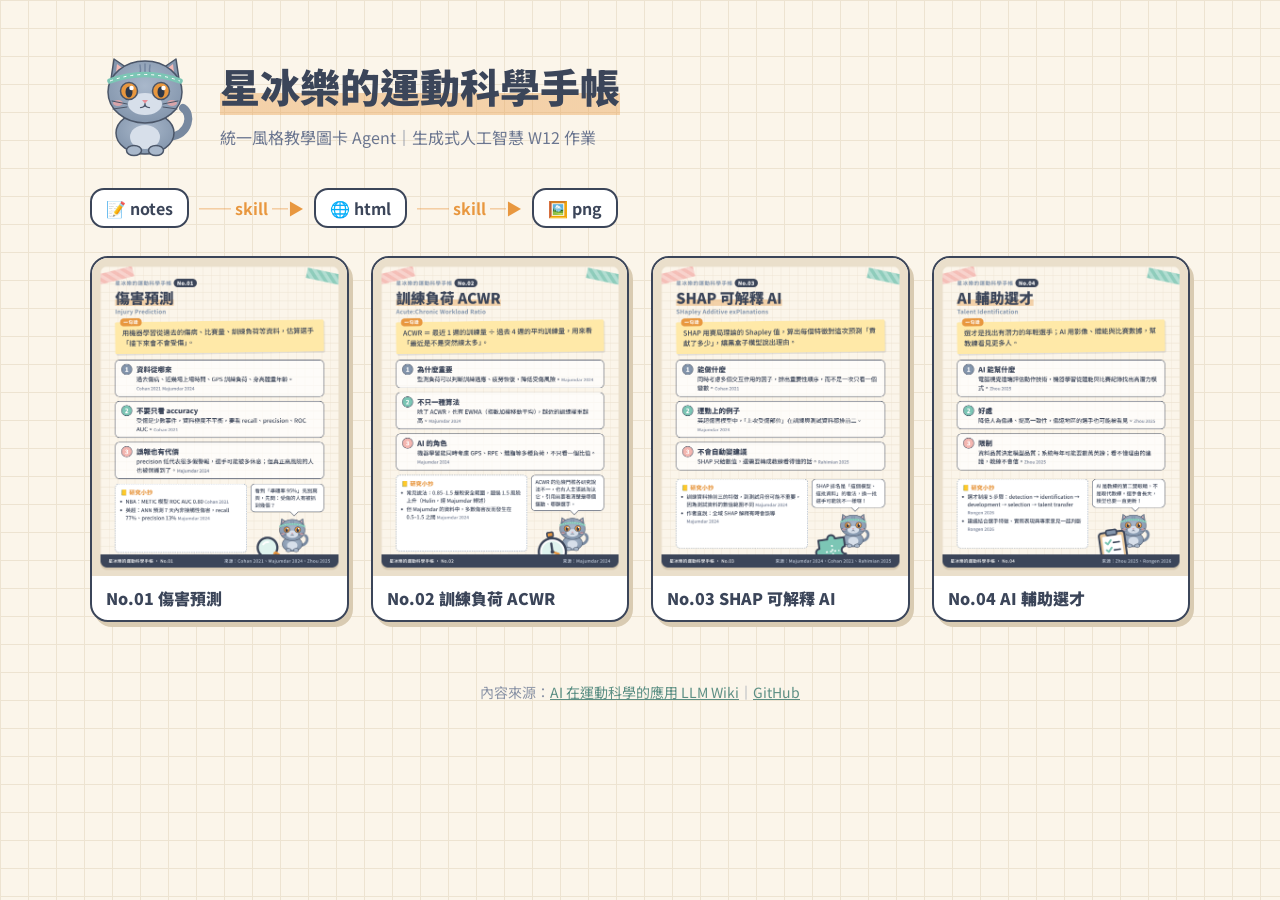
==== index.html @ 80572246 "W12 星冰樂運動科學圖卡 Agent" ====
<!DOCTYPE html>
<html lang="zh-Hant">
<head>
<meta charset="utf-8">
<meta name="viewport" content="width=device-width,initial-scale=1">
<title>星冰樂的運動科學手帳</title>
<link href="https://fonts.googleapis.com/css2?family=Noto+Sans+TC:wght@500;700;900&display=swap" rel="stylesheet">
<style>
  body{margin:0;background:#FBF5EA;color:#3B4559;font-family:"Noto Sans TC",sans-serif;
    background-image:linear-gradient(#EDE3D1 1px,transparent 1px),linear-gradient(90deg,#EDE3D1 1px,transparent 1px);background-size:28px 28px}
  header{max-width:1100px;margin:0 auto;padding:48px 24px 8px;display:flex;align-items:center;gap:20px}
  header img{width:110px}
  h1{font-size:40px;font-weight:900;margin:0;background:linear-gradient(transparent 62%,rgba(232,151,63,.38) 62%);display:inline}
  header p{margin:10px 0 0;color:#6B7690}
  .flow{max-width:1100px;margin:22px auto 0;padding:0 24px;display:flex;gap:10px;flex-wrap:wrap;align-items:center;font-weight:700}
  .flow span{background:#fff;border:2px solid #3B4559;border-radius:14px;padding:6px 14px}
  .flow i{font-style:normal;color:#E8973F}
  .grid{max-width:1100px;margin:28px auto 60px;padding:0 24px;display:grid;grid-template-columns:repeat(auto-fill,minmax(250px,1fr));gap:22px}
  .grid a{display:block;background:#fff;border:2.5px solid #3B4559;border-radius:18px;overflow:hidden;color:inherit;text-decoration:none;box-shadow:4px 5px 0 #D9CBB2;transition:transform .15s}
  .grid a:hover{transform:translateY(-4px) rotate(-.5deg)}
  .grid img{width:100%;display:block}
  .grid div{padding:10px 14px;font-weight:900}
  footer{text-align:center;padding:0 0 40px;color:#8A93A6;font-size:14px}
  footer a{color:#5C8F84}
</style>
</head>
<body>
<header>
  <img src="style/xingbingle.svg" alt="星冰樂">
  <div><h1>星冰樂的運動科學手帳</h1>
  <p>統一風格教學圖卡 Agent｜生成式人工智慧 W12 作業</p></div>
</header>
<div class="flow"><span>📝 notes</span><i>── skill ─▶</i><span>🌐 html</span><i>── skill ─▶</i><span>🖼️ png</span></div>
<div class="grid">
  <a href="png/01-injury-prediction.png"><img src="png/01-injury-prediction.png" alt="傷害預測"><div>No.01 傷害預測</div></a>
  <a href="png/02-training-load.png"><img src="png/02-training-load.png" alt="訓練負荷 ACWR"><div>No.02 訓練負荷 ACWR</div></a>
  <a href="png/03-shap.png"><img src="png/03-shap.png" alt="SHAP 可解釋 AI"><div>No.03 SHAP 可解釋 AI</div></a>
  <a href="png/04-talent-identification.png"><img src="png/04-talent-identification.png" alt="AI 輔助選才"><div>No.04 AI 輔助選才</div></a>
</div>
<footer>內容來源：<a href="https://github.com/Yenchen-H/ai-sport-wiki">AI 在運動科學的應用 LLM Wiki</a>｜<a href="https://github.com/Yenchen-H/xingbingle-sport-cards">GitHub</a></footer>
</body>
</html>
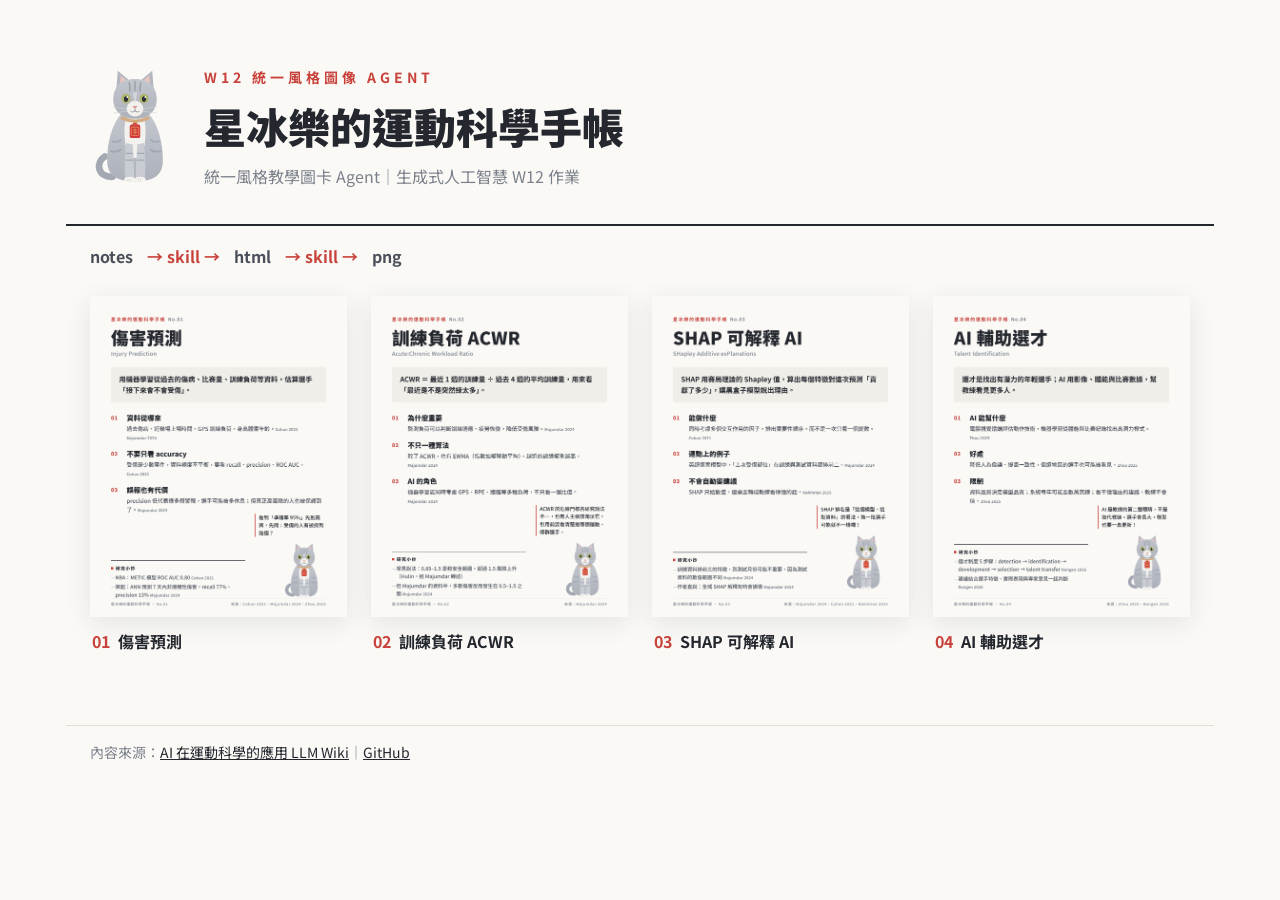
==== commit 4467e085: "改為乾淨版面，依照片重畫星冰樂" ====
--- a/index.html
+++ b/index.html
@@ -6,36 +6,36 @@
 <title>星冰樂的運動科學手帳</title>
 <link href="https://fonts.googleapis.com/css2?family=Noto+Sans+TC:wght@500;700;900&display=swap" rel="stylesheet">
 <style>
-  body{margin:0;background:#FBF5EA;color:#3B4559;font-family:"Noto Sans TC",sans-serif;
-    background-image:linear-gradient(#EDE3D1 1px,transparent 1px),linear-gradient(90deg,#EDE3D1 1px,transparent 1px);background-size:28px 28px}
-  header{max-width:1100px;margin:0 auto;padding:48px 24px 8px;display:flex;align-items:center;gap:20px}
-  header img{width:110px}
-  h1{font-size:40px;font-weight:900;margin:0;background:linear-gradient(transparent 62%,rgba(232,151,63,.38) 62%);display:inline}
-  header p{margin:10px 0 0;color:#6B7690}
-  .flow{max-width:1100px;margin:22px auto 0;padding:0 24px;display:flex;gap:10px;flex-wrap:wrap;align-items:center;font-weight:700}
-  .flow span{background:#fff;border:2px solid #3B4559;border-radius:14px;padding:6px 14px}
-  .flow i{font-style:normal;color:#E8973F}
-  .grid{max-width:1100px;margin:28px auto 60px;padding:0 24px;display:grid;grid-template-columns:repeat(auto-fill,minmax(250px,1fr));gap:22px}
-  .grid a{display:block;background:#fff;border:2.5px solid #3B4559;border-radius:18px;overflow:hidden;color:inherit;text-decoration:none;box-shadow:4px 5px 0 #D9CBB2;transition:transform .15s}
-  .grid a:hover{transform:translateY(-4px) rotate(-.5deg)}
-  .grid img{width:100%;display:block}
-  .grid div{padding:10px 14px;font-weight:900}
-  footer{text-align:center;padding:0 0 40px;color:#8A93A6;font-size:14px}
-  footer a{color:#5C8F84}
+  body{margin:0;background:#FAF9F6;color:#24272E;font-family:"Noto Sans TC",sans-serif}
+  header{max-width:1100px;margin:0 auto;padding:64px 24px 8px;display:flex;align-items:flex-end;gap:24px}
+  header img{width:90px}
+  .tag{color:#C8423B;font-weight:700;letter-spacing:4px;font-size:14px}
+  h1{font-size:42px;font-weight:900;margin:8px 0 0}
+  header p{margin:8px 0 0;color:#7B808B}
+  .flow{max-width:1100px;margin:28px auto 0;padding:18px 24px 0;border-top:2px solid #24272E;display:flex;gap:14px;align-items:center;font-weight:700;color:#4A4F5A}
+  .flow i{font-style:normal;color:#C8423B}
+  .grid{max-width:1100px;margin:28px auto 60px;padding:0 24px;display:grid;grid-template-columns:repeat(auto-fill,minmax(250px,1fr));gap:24px}
+  .grid a{display:block;color:inherit;text-decoration:none}
+  .grid img{width:100%;display:block;box-shadow:0 6px 24px rgba(36,39,46,.10);transition:transform .2s}
+  .grid a:hover img{transform:translateY(-4px)}
+  .grid div{padding:12px 2px;font-weight:700}
+  .grid div span{color:#C8423B;margin-right:8px}
+  footer{max-width:1100px;margin:0 auto;padding:16px 24px 40px;border-top:1px solid #E2DFD8;color:#7B808B;font-size:14px}
+  footer a{color:#24272E}
 </style>
 </head>
 <body>
 <header>
   <img src="style/xingbingle.svg" alt="星冰樂">
-  <div><h1>星冰樂的運動科學手帳</h1>
+  <div><div class="tag">W12 統一風格圖像 AGENT</div><h1>星冰樂的運動科學手帳</h1>
   <p>統一風格教學圖卡 Agent｜生成式人工智慧 W12 作業</p></div>
 </header>
-<div class="flow"><span>📝 notes</span><i>── skill ─▶</i><span>🌐 html</span><i>── skill ─▶</i><span>🖼️ png</span></div>
+<div class="flow"><span>notes</span><i>→ skill →</i><span>html</span><i>→ skill →</i><span>png</span></div>
 <div class="grid">
-  <a href="png/01-injury-prediction.png"><img src="png/01-injury-prediction.png" alt="傷害預測"><div>No.01 傷害預測</div></a>
-  <a href="png/02-training-load.png"><img src="png/02-training-load.png" alt="訓練負荷 ACWR"><div>No.02 訓練負荷 ACWR</div></a>
-  <a href="png/03-shap.png"><img src="png/03-shap.png" alt="SHAP 可解釋 AI"><div>No.03 SHAP 可解釋 AI</div></a>
-  <a href="png/04-talent-identification.png"><img src="png/04-talent-identification.png" alt="AI 輔助選才"><div>No.04 AI 輔助選才</div></a>
+  <a href="png/01-injury-prediction.png"><img src="png/01-injury-prediction.png" alt="傷害預測"><div><span>01</span>傷害預測</div></a>
+  <a href="png/02-training-load.png"><img src="png/02-training-load.png" alt="訓練負荷 ACWR"><div><span>02</span>訓練負荷 ACWR</div></a>
+  <a href="png/03-shap.png"><img src="png/03-shap.png" alt="SHAP 可解釋 AI"><div><span>03</span>SHAP 可解釋 AI</div></a>
+  <a href="png/04-talent-identification.png"><img src="png/04-talent-identification.png" alt="AI 輔助選才"><div><span>04</span>AI 輔助選才</div></a>
 </div>
 <footer>內容來源：<a href="https://github.com/Yenchen-H/ai-sport-wiki">AI 在運動科學的應用 LLM Wiki</a>｜<a href="https://github.com/Yenchen-H/xingbingle-sport-cards">GitHub</a></footer>
 </body>
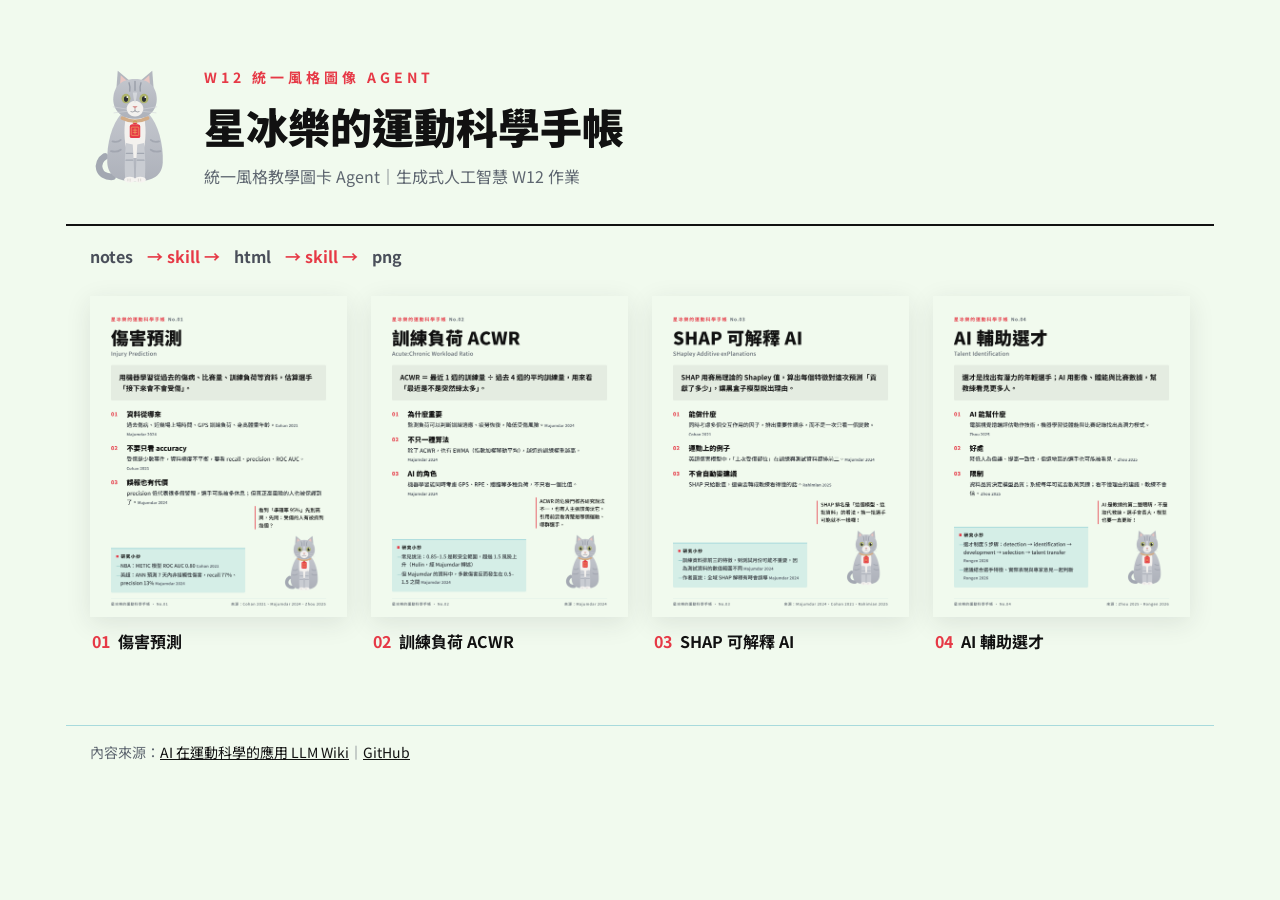
==== commit c3d85cbb: "套用新配色" ====
--- a/index.html
+++ b/index.html
@@ -6,22 +6,22 @@
 <title>星冰樂的運動科學手帳</title>
 <link href="https://fonts.googleapis.com/css2?family=Noto+Sans+TC:wght@500;700;900&display=swap" rel="stylesheet">
 <style>
-  body{margin:0;background:#FAF9F6;color:#24272E;font-family:"Noto Sans TC",sans-serif}
+  body{margin:0;background:#F1FAEE;color:#111111;font-family:"Noto Sans TC",sans-serif}
   header{max-width:1100px;margin:0 auto;padding:64px 24px 8px;display:flex;align-items:flex-end;gap:24px}
   header img{width:90px}
-  .tag{color:#C8423B;font-weight:700;letter-spacing:4px;font-size:14px}
+  .tag{color:#E63946;font-weight:700;letter-spacing:4px;font-size:14px}
   h1{font-size:42px;font-weight:900;margin:8px 0 0}
-  header p{margin:8px 0 0;color:#7B808B}
-  .flow{max-width:1100px;margin:28px auto 0;padding:18px 24px 0;border-top:2px solid #24272E;display:flex;gap:14px;align-items:center;font-weight:700;color:#4A4F5A}
-  .flow i{font-style:normal;color:#C8423B}
+  header p{margin:8px 0 0;color:#5E6670}
+  .flow{max-width:1100px;margin:28px auto 0;padding:18px 24px 0;border-top:2px solid #111111;display:flex;gap:14px;align-items:center;font-weight:700;color:#4A4F5A}
+  .flow i{font-style:normal;color:#E63946}
   .grid{max-width:1100px;margin:28px auto 60px;padding:0 24px;display:grid;grid-template-columns:repeat(auto-fill,minmax(250px,1fr));gap:24px}
   .grid a{display:block;color:inherit;text-decoration:none}
   .grid img{width:100%;display:block;box-shadow:0 6px 24px rgba(36,39,46,.10);transition:transform .2s}
   .grid a:hover img{transform:translateY(-4px)}
   .grid div{padding:12px 2px;font-weight:700}
-  .grid div span{color:#C8423B;margin-right:8px}
-  footer{max-width:1100px;margin:0 auto;padding:16px 24px 40px;border-top:1px solid #E2DFD8;color:#7B808B;font-size:14px}
-  footer a{color:#24272E}
+  .grid div span{color:#E63946;margin-right:8px}
+  footer{max-width:1100px;margin:0 auto;padding:16px 24px 40px;border-top:1px solid #A8DADC;color:#5E6670;font-size:14px}
+  footer a{color:#111111}
 </style>
 </head>
 <body>
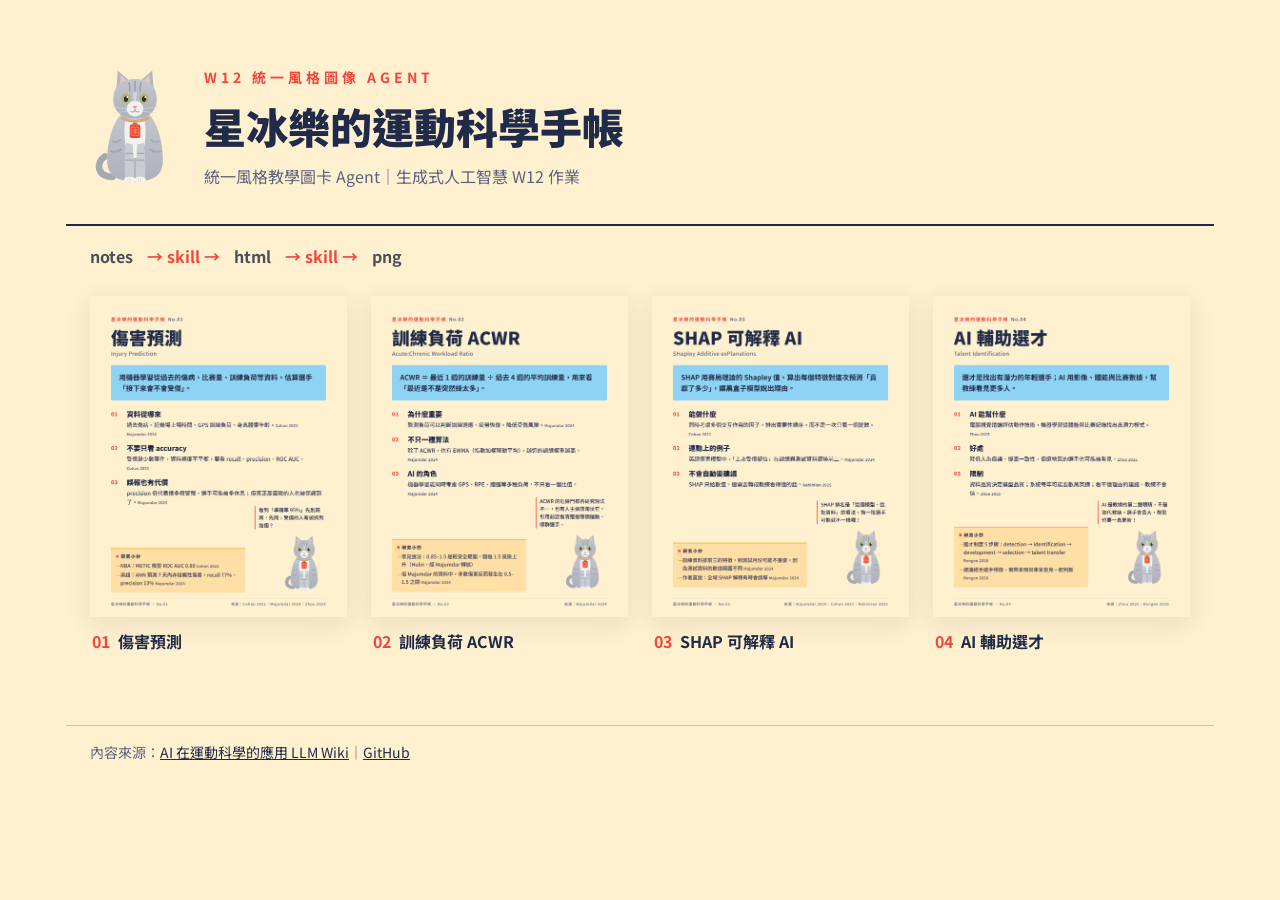
==== commit 0eb6219a: "改用奶油黃＋天空藍配色" ====
--- a/index.html
+++ b/index.html
@@ -6,22 +6,22 @@
 <title>星冰樂的運動科學手帳</title>
 <link href="https://fonts.googleapis.com/css2?family=Noto+Sans+TC:wght@500;700;900&display=swap" rel="stylesheet">
 <style>
-  body{margin:0;background:#F1FAEE;color:#111111;font-family:"Noto Sans TC",sans-serif}
+  body{margin:0;background:#FFF0CF;color:#202B49;font-family:"Noto Sans TC",sans-serif}
   header{max-width:1100px;margin:0 auto;padding:64px 24px 8px;display:flex;align-items:flex-end;gap:24px}
   header img{width:90px}
-  .tag{color:#E63946;font-weight:700;letter-spacing:4px;font-size:14px}
+  .tag{color:#F2463D;font-weight:700;letter-spacing:4px;font-size:14px}
   h1{font-size:42px;font-weight:900;margin:8px 0 0}
-  header p{margin:8px 0 0;color:#5E6670}
-  .flow{max-width:1100px;margin:28px auto 0;padding:18px 24px 0;border-top:2px solid #111111;display:flex;gap:14px;align-items:center;font-weight:700;color:#4A4F5A}
-  .flow i{font-style:normal;color:#E63946}
+  header p{margin:8px 0 0;color:#5A6380}
+  .flow{max-width:1100px;margin:28px auto 0;padding:18px 24px 0;border-top:2px solid #202B49;display:flex;gap:14px;align-items:center;font-weight:700;color:#4A4F5A}
+  .flow i{font-style:normal;color:#F2463D}
   .grid{max-width:1100px;margin:28px auto 60px;padding:0 24px;display:grid;grid-template-columns:repeat(auto-fill,minmax(250px,1fr));gap:24px}
   .grid a{display:block;color:inherit;text-decoration:none}
   .grid img{width:100%;display:block;box-shadow:0 6px 24px rgba(36,39,46,.10);transition:transform .2s}
   .grid a:hover img{transform:translateY(-4px)}
   .grid div{padding:12px 2px;font-weight:700}
-  .grid div span{color:#E63946;margin-right:8px}
-  footer{max-width:1100px;margin:0 auto;padding:16px 24px 40px;border-top:1px solid #A8DADC;color:#5E6670;font-size:14px}
-  footer a{color:#111111}
+  .grid div span{color:#F2463D;margin-right:8px}
+  footer{max-width:1100px;margin:0 auto;padding:16px 24px 40px;border-top:1px solid #FFB94A;color:#5A6380;font-size:14px}
+  footer a{color:#202B49}
 </style>
 </head>
 <body>
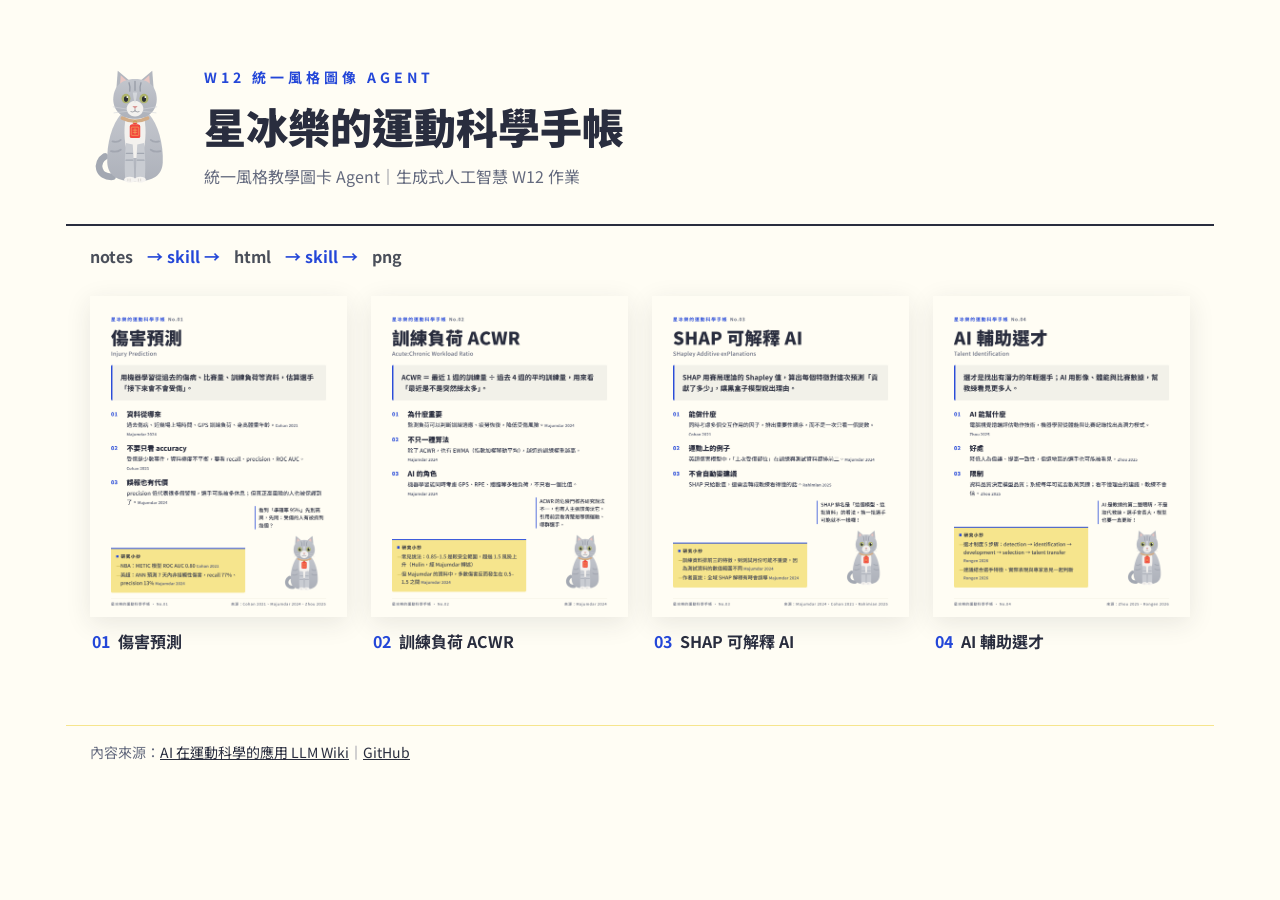
==== commit b936d473: "改用米白＋寶藍配色" ====
--- a/index.html
+++ b/index.html
@@ -6,22 +6,22 @@
 <title>星冰樂的運動科學手帳</title>
 <link href="https://fonts.googleapis.com/css2?family=Noto+Sans+TC:wght@500;700;900&display=swap" rel="stylesheet">
 <style>
-  body{margin:0;background:#FFF0CF;color:#202B49;font-family:"Noto Sans TC",sans-serif}
+  body{margin:0;background:#FFFDF4;color:#292D3E;font-family:"Noto Sans TC",sans-serif}
   header{max-width:1100px;margin:0 auto;padding:64px 24px 8px;display:flex;align-items:flex-end;gap:24px}
   header img{width:90px}
-  .tag{color:#F2463D;font-weight:700;letter-spacing:4px;font-size:14px}
+  .tag{color:#2447D8;font-weight:700;letter-spacing:4px;font-size:14px}
   h1{font-size:42px;font-weight:900;margin:8px 0 0}
-  header p{margin:8px 0 0;color:#5A6380}
-  .flow{max-width:1100px;margin:28px auto 0;padding:18px 24px 0;border-top:2px solid #202B49;display:flex;gap:14px;align-items:center;font-weight:700;color:#4A4F5A}
-  .flow i{font-style:normal;color:#F2463D}
+  header p{margin:8px 0 0;color:#646A7E}
+  .flow{max-width:1100px;margin:28px auto 0;padding:18px 24px 0;border-top:2px solid #292D3E;display:flex;gap:14px;align-items:center;font-weight:700;color:#4A4F5A}
+  .flow i{font-style:normal;color:#2447D8}
   .grid{max-width:1100px;margin:28px auto 60px;padding:0 24px;display:grid;grid-template-columns:repeat(auto-fill,minmax(250px,1fr));gap:24px}
   .grid a{display:block;color:inherit;text-decoration:none}
   .grid img{width:100%;display:block;box-shadow:0 6px 24px rgba(36,39,46,.10);transition:transform .2s}
   .grid a:hover img{transform:translateY(-4px)}
   .grid div{padding:12px 2px;font-weight:700}
-  .grid div span{color:#F2463D;margin-right:8px}
-  footer{max-width:1100px;margin:0 auto;padding:16px 24px 40px;border-top:1px solid #FFB94A;color:#5A6380;font-size:14px}
-  footer a{color:#202B49}
+  .grid div span{color:#2447D8;margin-right:8px}
+  footer{max-width:1100px;margin:0 auto;padding:16px 24px 40px;border-top:1px solid #F6E58D;color:#646A7E;font-size:14px}
+  footer a{color:#292D3E}
 </style>
 </head>
 <body>
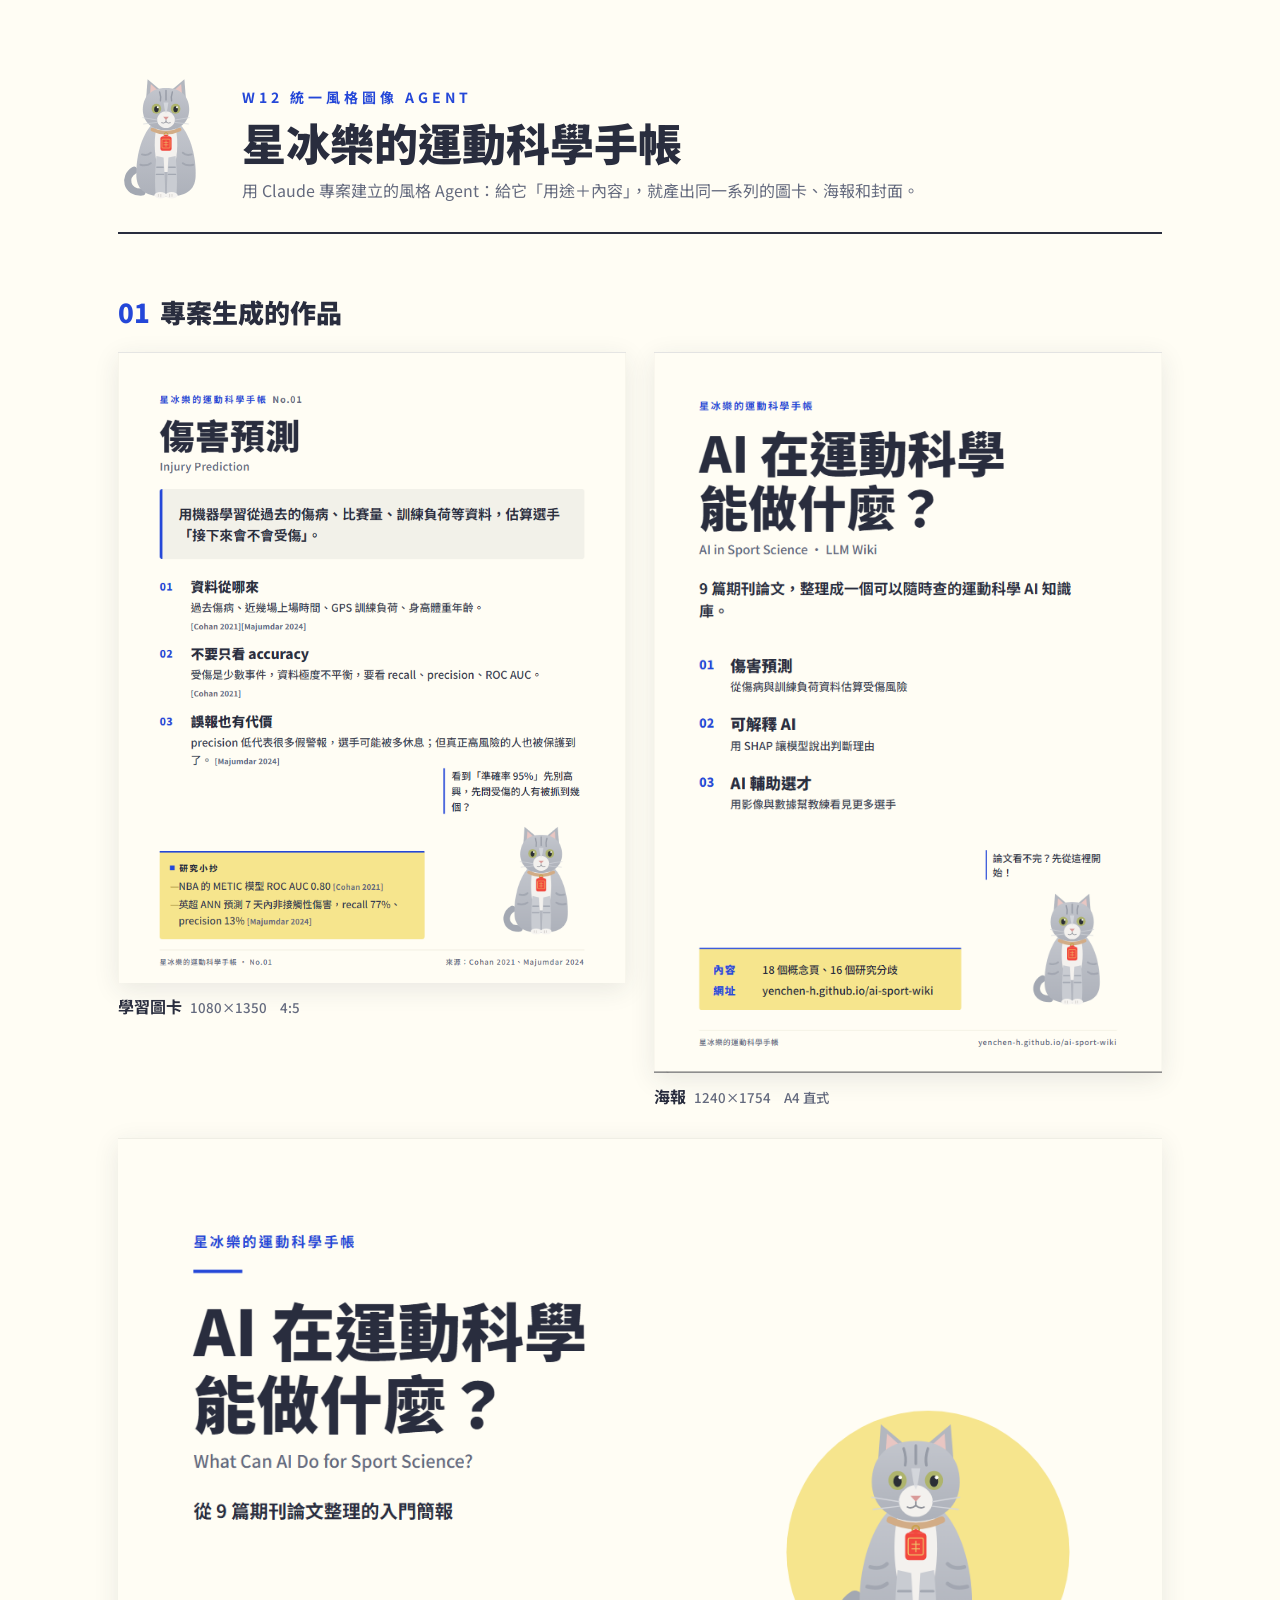
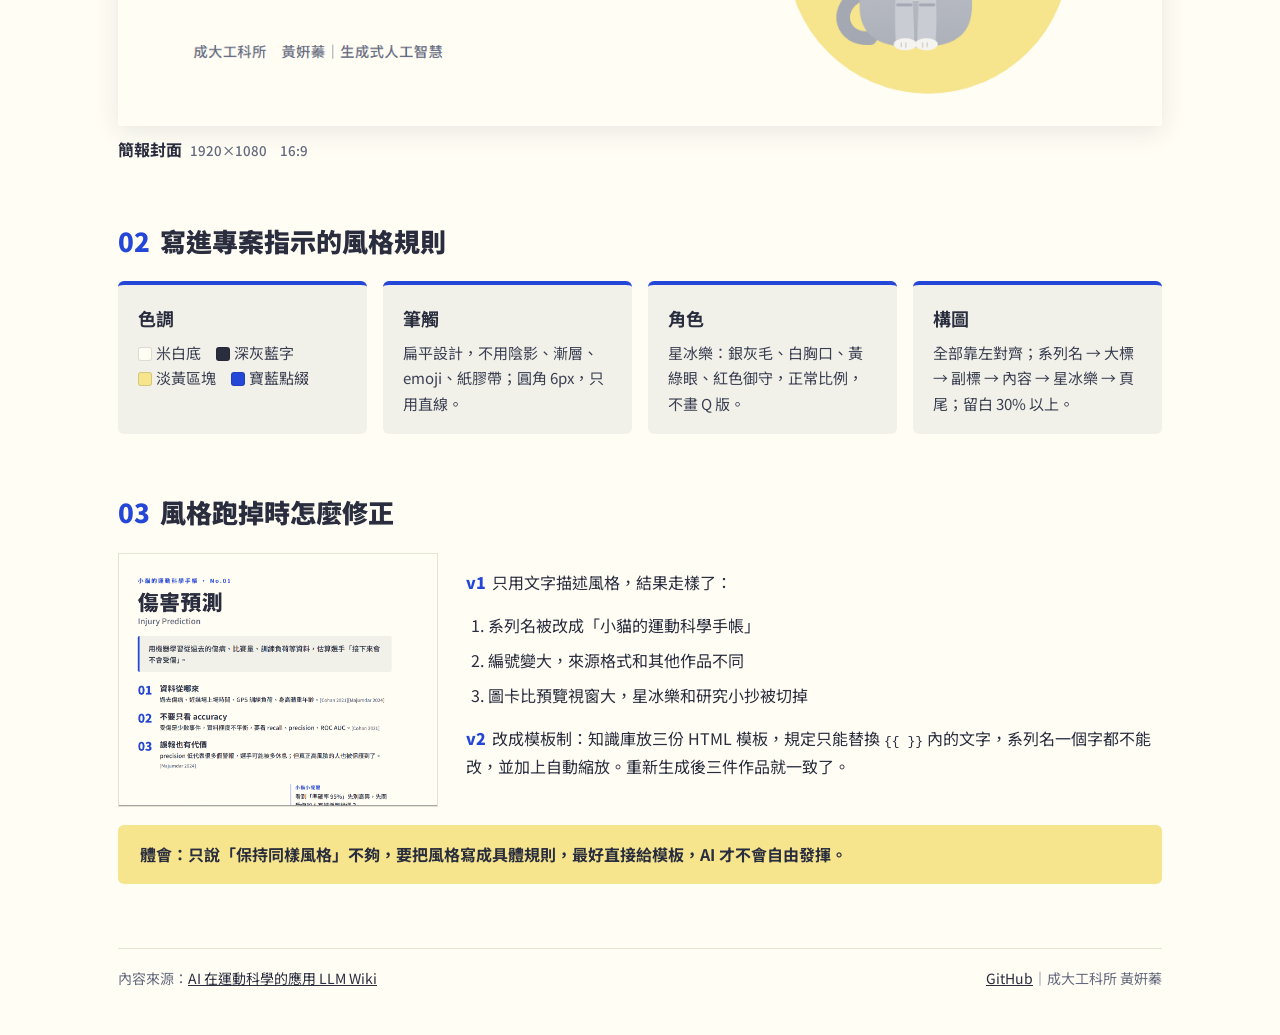
==== commit 11638e63: "改為 Claude 專案版本：專案指示 v1/v2、模板、三件作品" ====
--- a/index.html
+++ b/index.html
@@ -3,40 +3,87 @@
 <head>
 <meta charset="utf-8">
 <meta name="viewport" content="width=device-width,initial-scale=1">
-<title>星冰樂的運動科學手帳</title>
+<title>星冰樂的運動科學手帳｜統一風格圖像 Agent</title>
 <link href="https://fonts.googleapis.com/css2?family=Noto+Sans+TC:wght@500;700;900&display=swap" rel="stylesheet">
 <style>
-  body{margin:0;background:#FFFDF4;color:#292D3E;font-family:"Noto Sans TC",sans-serif}
-  header{max-width:1100px;margin:0 auto;padding:64px 24px 8px;display:flex;align-items:flex-end;gap:24px}
-  header img{width:90px}
-  .tag{color:#2447D8;font-weight:700;letter-spacing:4px;font-size:14px}
-  h1{font-size:42px;font-weight:900;margin:8px 0 0}
-  header p{margin:8px 0 0;color:#646A7E}
-  .flow{max-width:1100px;margin:28px auto 0;padding:18px 24px 0;border-top:2px solid #292D3E;display:flex;gap:14px;align-items:center;font-weight:700;color:#4A4F5A}
-  .flow i{font-style:normal;color:#2447D8}
-  .grid{max-width:1100px;margin:28px auto 60px;padding:0 24px;display:grid;grid-template-columns:repeat(auto-fill,minmax(250px,1fr));gap:24px}
-  .grid a{display:block;color:inherit;text-decoration:none}
-  .grid img{width:100%;display:block;box-shadow:0 6px 24px rgba(36,39,46,.10);transition:transform .2s}
-  .grid a:hover img{transform:translateY(-4px)}
-  .grid div{padding:12px 2px;font-weight:700}
-  .grid div span{color:#2447D8;margin-right:8px}
-  footer{max-width:1100px;margin:0 auto;padding:16px 24px 40px;border-top:1px solid #F6E58D;color:#646A7E;font-size:14px}
-  footer a{color:#292D3E}
+  :root{--bg:#FFFDF4;--panel:#F2F1E9;--ink:#292D3E;--sub:#646A7E;--yellow:#F6E58D;--blue:#2447D8;--line:#E6E3D3}
+  *{box-sizing:border-box}
+  body{margin:0;background:var(--bg);color:var(--ink);font-family:"Noto Sans TC",sans-serif;line-height:1.7}
+  .wrap{max-width:1100px;margin:0 auto;padding:0 28px}
+  header{padding:72px 0 28px;display:flex;align-items:flex-end;gap:28px;border-bottom:2px solid var(--ink)}
+  header img{width:96px;flex:none}
+  .tag{color:var(--blue);font-weight:700;letter-spacing:4px;font-size:14px}
+  h1{font-size:44px;font-weight:900;margin:6px 0 0;line-height:1.2}
+  header p{margin:8px 0 0;color:var(--sub)}
+  h2{font-size:26px;font-weight:900;margin:56px 0 18px}
+  h2 span{color:var(--blue);margin-right:10px}
+  .works{display:grid;grid-template-columns:1fr 1fr;gap:28px;align-items:start}
+  figure{margin:0}
+  figure img{width:100%;display:block;box-shadow:0 6px 24px rgba(41,45,62,.10)}
+  figcaption{font-weight:700;margin-top:10px}
+  figcaption small{color:var(--sub);font-weight:500;margin-left:8px}
+  .wide{grid-column:1 / -1}
+  .rules{display:grid;grid-template-columns:repeat(4,1fr);gap:16px}
+  .rule{background:var(--panel);border-radius:6px;padding:18px 20px;border-top:4px solid var(--blue)}
+  .rule b{display:block;font-size:18px;margin-bottom:6px}
+  .rule p{margin:0;font-size:15px;color:#3A3F52}
+  .sw{display:inline-block;width:14px;height:14px;border-radius:3px;vertical-align:-2px;margin-right:4px;border:1px solid #0002}
+  .fix{display:grid;grid-template-columns:320px 1fr;gap:28px;align-items:start}
+  .fix img{width:100%;border:1px solid var(--line)}
+  .fix ol{margin:0;padding-left:22px}
+  .fix li{margin-bottom:8px}
+  .v{display:inline-block;font-weight:900;color:var(--blue);margin-right:6px}
+  .note{background:var(--yellow);border-radius:6px;padding:16px 22px;margin-top:18px;font-weight:700}
+  footer{margin:64px 0 0;padding:18px 0 44px;border-top:1px solid var(--line);color:var(--sub);font-size:14px;display:flex;justify-content:space-between;flex-wrap:wrap;gap:8px}
+  footer a{color:var(--ink)}
+  @media(max-width:760px){.works,.fix{grid-template-columns:1fr}.rules{grid-template-columns:1fr 1fr}h1{font-size:32px}}
 </style>
 </head>
 <body>
+<div class="wrap">
 <header>
-  <img src="style/xingbingle.svg" alt="星冰樂">
-  <div><div class="tag">W12 統一風格圖像 AGENT</div><h1>星冰樂的運動科學手帳</h1>
-  <p>統一風格教學圖卡 Agent｜生成式人工智慧 W12 作業</p></div>
+  <img src="exploration/style/xingbingle.svg" alt="星冰樂">
+  <div>
+    <div class="tag">W12 統一風格圖像 AGENT</div>
+    <h1>星冰樂的運動科學手帳</h1>
+    <p>用 Claude 專案建立的風格 Agent：給它「用途＋內容」，就產出同一系列的圖卡、海報和封面。</p>
+  </div>
 </header>
-<div class="flow"><span>notes</span><i>→ skill →</i><span>html</span><i>→ skill →</i><span>png</span></div>
-<div class="grid">
-  <a href="png/01-injury-prediction.png"><img src="png/01-injury-prediction.png" alt="傷害預測"><div><span>01</span>傷害預測</div></a>
-  <a href="png/02-training-load.png"><img src="png/02-training-load.png" alt="訓練負荷 ACWR"><div><span>02</span>訓練負荷 ACWR</div></a>
-  <a href="png/03-shap.png"><img src="png/03-shap.png" alt="SHAP 可解釋 AI"><div><span>03</span>SHAP 可解釋 AI</div></a>
-  <a href="png/04-talent-identification.png"><img src="png/04-talent-identification.png" alt="AI 輔助選才"><div><span>04</span>AI 輔助選才</div></a>
+
+<h2><span>01</span>專案生成的作品</h2>
+<div class="works">
+  <figure><img src="works/01-學習圖卡-傷害預測.png" alt="學習圖卡"><figcaption>學習圖卡<small>1080×1350　4:5</small></figcaption></figure>
+  <figure><img src="works/02-海報-LLM-Wiki.png" alt="海報"><figcaption>海報<small>1240×1754　A4 直式</small></figcaption></figure>
+  <figure class="wide"><img src="works/03-封面-W10簡報.png" alt="封面"><figcaption>簡報封面<small>1920×1080　16:9</small></figcaption></figure>
 </div>
-<footer>內容來源：<a href="https://github.com/Yenchen-H/ai-sport-wiki">AI 在運動科學的應用 LLM Wiki</a>｜<a href="https://github.com/Yenchen-H/xingbingle-sport-cards">GitHub</a></footer>
+
+<h2><span>02</span>寫進專案指示的風格規則</h2>
+<div class="rules">
+  <div class="rule"><b>色調</b><p><span class="sw" style="background:#FFFDF4"></span>米白底　<span class="sw" style="background:#292D3E"></span>深灰藍字<br><span class="sw" style="background:#F6E58D"></span>淡黃區塊　<span class="sw" style="background:#2447D8"></span>寶藍點綴</p></div>
+  <div class="rule"><b>筆觸</b><p>扁平設計，不用陰影、漸層、emoji、紙膠帶；圓角 6px，只用直線。</p></div>
+  <div class="rule"><b>角色</b><p>星冰樂：銀灰毛、白胸口、黃綠眼、紅色御守，正常比例，不畫 Q 版。</p></div>
+  <div class="rule"><b>構圖</b><p>全部靠左對齊；系列名 → 大標 → 副標 → 內容 → 星冰樂 → 頁尾；留白 30% 以上。</p></div>
+</div>
+
+<h2><span>03</span>風格跑掉時怎麼修正</h2>
+<div class="fix">
+  <img src="works/v1-風格跑掉.png" alt="v1 風格跑掉">
+  <div>
+    <p><span class="v">v1</span>只用文字描述風格，結果走樣了：</p>
+    <ol>
+      <li>系列名被改成「小貓的運動科學手帳」</li>
+      <li>編號變大，來源格式和其他作品不同</li>
+      <li>圖卡比預覽視窗大，星冰樂和研究小抄被切掉</li>
+    </ol>
+    <p><span class="v">v2</span>改成模板制：知識庫放三份 HTML 模板，規定只能替換 <code>{{ }}</code> 內的文字，系列名一個字都不能改，並加上自動縮放。重新生成後三件作品就一致了。</p>
+  </div>
+</div>
+<div class="note">體會：只說「保持同樣風格」不夠，要把風格寫成具體規則，最好直接給模板，AI 才不會自由發揮。</div>
+
+<footer>
+  <span>內容來源：<a href="https://github.com/Yenchen-H/ai-sport-wiki">AI 在運動科學的應用 LLM Wiki</a></span>
+  <span><a href="https://github.com/Yenchen-H/xingbingle-sport-cards">GitHub</a>｜成大工科所 黃姸蓁</span>
+</footer>
+</div>
 </body>
 </html>
